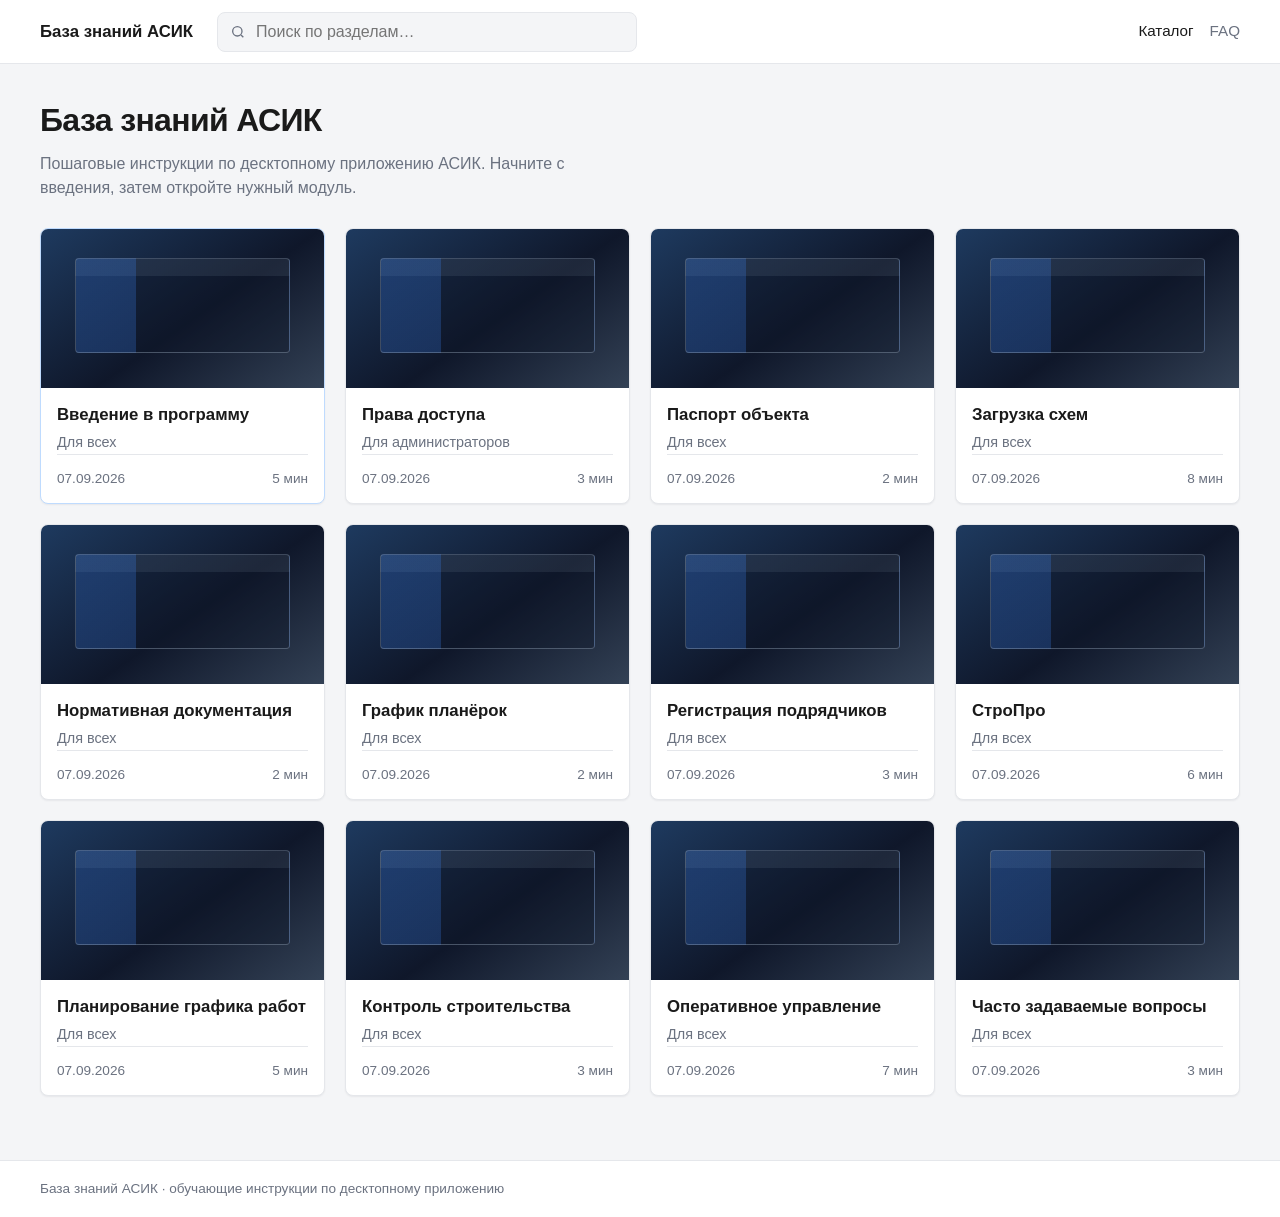
==== index.html @ 5cdc1630 "Добавлен статический HTML-макет базы знаний АСИК Каталог карточек, 11 статей с оглавлением и плейсхо" ====
<!DOCTYPE html>
<html lang="ru">
<head>
  <meta charset="UTF-8">
  <meta name="viewport" content="width=device-width, initial-scale=1">
  <title>Каталог — База знаний АСИК</title>
  <link rel="stylesheet" href="css/styles.css">
</head>
<body>
  <header class="site-header">
    <div class="site-header__inner">
      <a class="brand" href="index.html">База знаний АСИК</a>
      <div class="search">
        <label class="visually-hidden" for="search" style="position:absolute;left:-9999px">Поиск</label>
        <input id="search" type="search" placeholder="Поиск по разделам…" data-search-input autocomplete="off">
        <div class="search-results" data-search-results></div>
      </div>
      <nav class="site-nav" aria-label="Основная">
        <a href="index.html" class="is-active">Каталог</a>
        <a href="faq.html">FAQ</a>
      </nav>
    </div>
  </header>

  <main class="page">
    <h1 class="page-title">База знаний АСИК</h1>
    <p class="page-lead">Пошаговые инструкции по десктопному приложению АСИК. Начните с введения, затем откройте нужный модуль.</p>

    <div class="cards">
      <a class="card featured" href="articles/start.html">
  <div class="card__thumb" aria-hidden="true"></div>
  <div class="card__body">
    <h2 class="card__title">Введение в программу</h2>
    <p class="card__audience">Для всех</p>
    <div class="card__meta">
      <span>07.09.2026</span>
      <span>5 мин</span>
    </div>
  </div>
</a>
<a class="card" href="articles/users-and-access.html">
  <div class="card__thumb" aria-hidden="true"></div>
  <div class="card__body">
    <h2 class="card__title">Права доступа</h2>
    <p class="card__audience">Для администраторов</p>
    <div class="card__meta">
      <span>07.09.2026</span>
      <span>3 мин</span>
    </div>
  </div>
</a>
<a class="card" href="articles/object-passport.html">
  <div class="card__thumb" aria-hidden="true"></div>
  <div class="card__body">
    <h2 class="card__title">Паспорт объекта</h2>
    <p class="card__audience">Для всех</p>
    <div class="card__meta">
      <span>07.09.2026</span>
      <span>2 мин</span>
    </div>
  </div>
</a>
<a class="card" href="articles/schemes-and-localization.html">
  <div class="card__thumb" aria-hidden="true"></div>
  <div class="card__body">
    <h2 class="card__title">Загрузка схем</h2>
    <p class="card__audience">Для всех</p>
    <div class="card__meta">
      <span>07.09.2026</span>
      <span>8 мин</span>
    </div>
  </div>
</a>
<a class="card" href="articles/regulatory-docs.html">
  <div class="card__thumb" aria-hidden="true"></div>
  <div class="card__body">
    <h2 class="card__title">Нормативная документация</h2>
    <p class="card__audience">Для всех</p>
    <div class="card__meta">
      <span>07.09.2026</span>
      <span>2 мин</span>
    </div>
  </div>
</a>
<a class="card" href="articles/meeting-schedule.html">
  <div class="card__thumb" aria-hidden="true"></div>
  <div class="card__body">
    <h2 class="card__title">График планёрок</h2>
    <p class="card__audience">Для всех</p>
    <div class="card__meta">
      <span>07.09.2026</span>
      <span>2 мин</span>
    </div>
  </div>
</a>
<a class="card" href="articles/contractor-registration.html">
  <div class="card__thumb" aria-hidden="true"></div>
  <div class="card__body">
    <h2 class="card__title">Регистрация подрядчиков</h2>
    <p class="card__audience">Для всех</p>
    <div class="card__meta">
      <span>07.09.2026</span>
      <span>3 мин</span>
    </div>
  </div>
</a>
<a class="card" href="articles/stropro.html">
  <div class="card__thumb" aria-hidden="true"></div>
  <div class="card__body">
    <h2 class="card__title">СтроПро</h2>
    <p class="card__audience">Для всех</p>
    <div class="card__meta">
      <span>07.09.2026</span>
      <span>6 мин</span>
    </div>
  </div>
</a>
<a class="card" href="articles/work-schedule-planning.html">
  <div class="card__thumb" aria-hidden="true"></div>
  <div class="card__body">
    <h2 class="card__title">Планирование графика работ</h2>
    <p class="card__audience">Для всех</p>
    <div class="card__meta">
      <span>07.09.2026</span>
      <span>5 мин</span>
    </div>
  </div>
</a>
<a class="card" href="articles/construction-control.html">
  <div class="card__thumb" aria-hidden="true"></div>
  <div class="card__body">
    <h2 class="card__title">Контроль строительства</h2>
    <p class="card__audience">Для всех</p>
    <div class="card__meta">
      <span>07.09.2026</span>
      <span>3 мин</span>
    </div>
  </div>
</a>
<a class="card" href="articles/project-management.html">
  <div class="card__thumb" aria-hidden="true"></div>
  <div class="card__body">
    <h2 class="card__title">Оперативное управление</h2>
    <p class="card__audience">Для всех</p>
    <div class="card__meta">
      <span>07.09.2026</span>
      <span>7 мин</span>
    </div>
  </div>
</a>
      <a class="card" href="faq.html">
        <div class="card__thumb" aria-hidden="true"></div>
        <div class="card__body">
          <h2 class="card__title">Часто задаваемые вопросы</h2>
          <p class="card__audience">Для всех</p>
          <div class="card__meta">
            <span>07.09.2026</span>
            <span>3 мин</span>
          </div>
        </div>
      </a>
    </div>
  </main>

  <footer class="site-footer">
    <div class="site-footer__inner">База знаний АСИК · обучающие инструкции по десктопному приложению</div>
  </footer>
  <div class="lightbox" data-lightbox aria-hidden="true">
    <div class="lightbox__panel">
      <button type="button" class="lightbox__close" data-lightbox-close aria-label="Закрыть">×</button>
      <div class="lightbox__content" data-lightbox-content></div>
    </div>
  </div>
  <script src="js/main.js"></script>
</body>
</html>
---- css/styles.css ----
:root {
  --bg: #f4f5f7;
  --surface: #ffffff;
  --text: #1a1a1a;
  --muted: #6b7280;
  --border: #e5e7eb;
  --accent: #2563eb;
  --accent-soft: #eff6ff;
  --radius: 8px;
  --shadow: 0 1px 2px rgba(16, 24, 40, 0.06);
  --header-h: 64px;
  --font: "Segoe UI", "Helvetica Neue", Arial, sans-serif;
}

*,
*::before,
*::after {
  box-sizing: border-box;
}

html {
  scroll-behavior: smooth;
}

body {
  margin: 0;
  font-family: var(--font);
  color: var(--text);
  background: var(--bg);
  line-height: 1.5;
  min-height: 100vh;
}

a {
  color: var(--accent);
  text-decoration: none;
}

a:hover {
  text-decoration: underline;
}

img {
  max-width: 100%;
  display: block;
}

.site-header {
  position: sticky;
  top: 0;
  z-index: 40;
  height: var(--header-h);
  background: var(--surface);
  border-bottom: 1px solid var(--border);
  display: flex;
  align-items: center;
}

.site-header__inner {
  width: min(1200px, calc(100% - 48px));
  margin: 0 auto;
  display: flex;
  align-items: center;
  gap: 24px;
}

.brand {
  font-weight: 700;
  font-size: 1.05rem;
  color: var(--text);
  white-space: nowrap;
  text-decoration: none;
}

.brand:hover {
  text-decoration: none;
  color: var(--accent);
}

.site-nav {
  display: flex;
  gap: 16px;
  margin-left: auto;
  align-items: center;
}

.site-nav a {
  color: var(--muted);
  font-size: 0.95rem;
  text-decoration: none;
}

.site-nav a:hover,
.site-nav a.is-active {
  color: var(--text);
}

.search {
  position: relative;
  flex: 1;
  max-width: 420px;
}

.search input {
  width: 100%;
  height: 40px;
  border: 1px solid var(--border);
  border-radius: 8px;
  padding: 0 14px 0 38px;
  background: var(--bg) url("data:image/svg+xml,%3Csvg xmlns='http://www.w3.org/2000/svg' width='16' height='16' fill='none' stroke='%236b7280' stroke-width='2' viewBox='0 0 24 24'%3E%3Ccircle cx='11' cy='11' r='7'/%3E%3Cpath d='m20 20-3.5-3.5'/%3E%3C/svg%3E") 12px center no-repeat;
  font: inherit;
  color: var(--text);
}

.search input:focus {
  outline: 2px solid #bfdbfe;
  border-color: var(--accent);
  background-color: var(--surface);
}

.search-results {
  display: none;
  position: absolute;
  top: calc(100% + 6px);
  left: 0;
  right: 0;
  background: var(--surface);
  border: 1px solid var(--border);
  border-radius: var(--radius);
  box-shadow: 0 12px 32px rgba(16, 24, 40, 0.12);
  max-height: 360px;
  overflow: auto;
  z-index: 50;
}

.search-results.is-open {
  display: block;
}

.search-results a {
  display: block;
  padding: 12px 14px;
  color: var(--text);
  text-decoration: none;
  border-bottom: 1px solid var(--border);
}

.search-results a:last-child {
  border-bottom: none;
}

.search-results a:hover,
.search-results a:focus {
  background: var(--accent-soft);
  outline: none;
}

.search-results__title {
  font-weight: 600;
  font-size: 0.95rem;
}

.search-results__meta {
  font-size: 0.8rem;
  color: var(--muted);
  margin-top: 2px;
}

.search-results__empty {
  padding: 16px;
  color: var(--muted);
  font-size: 0.9rem;
}

.page {
  width: min(1200px, calc(100% - 48px));
  margin: 0 auto;
  padding: 32px 0 64px;
}

.page-title {
  margin: 0 0 8px;
  font-size: 2rem;
  font-weight: 700;
  letter-spacing: -0.02em;
}

.page-lead {
  margin: 0 0 28px;
  color: var(--muted);
  max-width: 60ch;
}

.section-label {
  margin: 36px 0 16px;
  font-size: 0.85rem;
  font-weight: 600;
  text-transform: uppercase;
  letter-spacing: 0.04em;
  color: var(--muted);
}

.cards {
  display: grid;
  grid-template-columns: repeat(4, 1fr);
  gap: 20px;
}

.card {
  background: var(--surface);
  border-radius: var(--radius);
  overflow: hidden;
  border: 1px solid var(--border);
  box-shadow: var(--shadow);
  display: flex;
  flex-direction: column;
  color: inherit;
  text-decoration: none;
  transition: border-color 0.15s ease, box-shadow 0.15s ease, transform 0.15s ease;
}

.card:hover {
  text-decoration: none;
  border-color: #c7d2fe;
  box-shadow: 0 8px 24px rgba(37, 99, 235, 0.08);
  transform: translateY(-1px);
}

.card__thumb {
  aspect-ratio: 16 / 9;
  background: linear-gradient(145deg, #1e3a5f 0%, #0f172a 55%, #334155 100%);
  position: relative;
  overflow: hidden;
}

.card__thumb::after {
  content: "";
  position: absolute;
  inset: 18% 12% 22% 12%;
  border: 1px solid rgba(148, 163, 184, 0.35);
  border-radius: 4px;
  background:
    linear-gradient(90deg, rgba(59, 130, 246, 0.25) 0 28%, transparent 28%),
    linear-gradient(180deg, rgba(148, 163, 184, 0.12) 0 18%, transparent 18%),
    rgba(15, 23, 42, 0.35);
}

.card__body {
  padding: 16px 16px 14px;
  display: flex;
  flex-direction: column;
  flex: 1;
}

.card__title {
  margin: 0;
  font-size: 1.05rem;
  font-weight: 700;
  color: var(--text);
  line-height: 1.3;
}

.card__audience {
  margin: 6px 0 0;
  color: var(--muted);
  font-size: 0.9rem;
}

.card__meta {
  margin-top: auto;
  padding-top: 14px;
  display: flex;
  justify-content: space-between;
  color: var(--muted);
  font-size: 0.85rem;
  border-top: 1px solid var(--border);
}

.card.featured {
  border-color: #bfdbfe;
}

.breadcrumbs {
  display: flex;
  flex-wrap: wrap;
  gap: 8px;
  align-items: center;
  font-size: 0.9rem;
  color: var(--muted);
  margin-bottom: 20px;
}

.breadcrumbs a {
  color: var(--muted);
}

.breadcrumbs span {
  color: #9ca3af;
}

.article-layout {
  display: grid;
  grid-template-columns: minmax(0, 1fr) 240px;
  gap: 40px;
  align-items: start;
}

.article-header h1 {
  margin: 0 0 12px;
  font-size: 2rem;
  letter-spacing: -0.02em;
}

.article-goal {
  background: var(--surface);
  border: 1px solid var(--border);
  border-radius: var(--radius);
  padding: 16px 18px;
  margin: 0 0 28px;
}

.article-goal strong {
  display: block;
  margin-bottom: 6px;
  font-size: 0.85rem;
  text-transform: uppercase;
  letter-spacing: 0.04em;
  color: var(--muted);
}

.article-goal p {
  margin: 0;
}

.prereq {
  margin: 0 0 28px;
  padding: 12px 14px;
  background: var(--accent-soft);
  border-radius: var(--radius);
  font-size: 0.95rem;
}

.step {
  background: var(--surface);
  border: 1px solid var(--border);
  border-radius: var(--radius);
  padding: 20px 22px;
  margin-bottom: 18px;
  scroll-margin-top: calc(var(--header-h) + 16px);
}

.step__head {
  display: flex;
  gap: 14px;
  align-items: flex-start;
  margin-bottom: 10px;
}

.step__num {
  flex: 0 0 auto;
  width: 32px;
  height: 32px;
  border-radius: 50%;
  background: var(--accent);
  color: #fff;
  display: grid;
  place-items: center;
  font-weight: 700;
  font-size: 0.9rem;
}

.step__title {
  margin: 4px 0 0;
  font-size: 1.15rem;
}

.step p {
  margin: 0 0 12px;
}

.step ul {
  margin: 0 0 12px;
  padding-left: 1.2rem;
}

.step li {
  margin-bottom: 6px;
}

.shot {
  margin: 14px 0 0;
  border: 1px dashed #cbd5e1;
  border-radius: var(--radius);
  background: #eef2f7;
  min-height: 180px;
  display: flex;
  flex-direction: column;
  align-items: center;
  justify-content: center;
  gap: 8px;
  padding: 24px;
  text-align: center;
  color: var(--muted);
  cursor: zoom-in;
}

.shot img {
  width: 100%;
  border-radius: 4px;
  cursor: zoom-in;
}

.shot__label {
  font-size: 0.85rem;
  font-weight: 600;
  color: #475569;
}

.shot__hint {
  font-size: 0.8rem;
  max-width: 42ch;
}

.toc {
  position: sticky;
  top: calc(var(--header-h) + 20px);
  background: var(--surface);
  border: 1px solid var(--border);
  border-radius: var(--radius);
  padding: 16px;
  max-height: calc(100vh - var(--header-h) - 40px);
  overflow: auto;
}

.toc__title {
  margin: 0 0 10px;
  font-size: 0.8rem;
  text-transform: uppercase;
  letter-spacing: 0.04em;
  color: var(--muted);
}

.toc nav {
  display: flex;
  flex-direction: column;
  gap: 6px;
}

.toc a {
  color: var(--muted);
  font-size: 0.88rem;
  text-decoration: none;
  line-height: 1.35;
  padding-left: 10px;
  border-left: 2px solid transparent;
}

.toc a:hover,
.toc a.is-active {
  color: var(--text);
  border-left-color: var(--accent);
}

.prev-next {
  display: flex;
  justify-content: space-between;
  gap: 16px;
  margin-top: 36px;
  padding-top: 24px;
  border-top: 1px solid var(--border);
}

.prev-next a {
  flex: 1;
  background: var(--surface);
  border: 1px solid var(--border);
  border-radius: var(--radius);
  padding: 14px 16px;
  color: var(--text);
  text-decoration: none;
}

.prev-next a:hover {
  border-color: #bfdbfe;
  background: var(--accent-soft);
}

.prev-next__label {
  display: block;
  font-size: 0.8rem;
  color: var(--muted);
  margin-bottom: 4px;
}

.prev-next a.next {
  text-align: right;
}

.faq-list {
  display: flex;
  flex-direction: column;
  gap: 12px;
  max-width: 860px;
}

.faq-item {
  background: var(--surface);
  border: 1px solid var(--border);
  border-radius: var(--radius);
  overflow: hidden;
}

.faq-item summary {
  cursor: pointer;
  list-style: none;
  padding: 16px 18px;
  font-weight: 600;
  display: flex;
  justify-content: space-between;
  gap: 16px;
  align-items: center;
}

.faq-item summary::-webkit-details-marker {
  display: none;
}

.faq-item summary::after {
  content: "+";
  color: var(--muted);
  font-size: 1.2rem;
  line-height: 1;
}

.faq-item[open] summary::after {
  content: "−";
}

.faq-item__body {
  padding: 0 18px 16px;
  color: #374151;
  border-top: 1px solid var(--border);
}

.faq-item__body p {
  margin: 12px 0 0;
}

.faq-item__body a {
  font-weight: 600;
}

.lightbox {
  position: fixed;
  inset: 0;
  background: rgba(15, 23, 42, 0.82);
  display: none;
  align-items: center;
  justify-content: center;
  z-index: 100;
  padding: 24px;
}

.lightbox.is-open {
  display: flex;
}

.lightbox__panel {
  background: var(--surface);
  border-radius: var(--radius);
  max-width: min(960px, 100%);
  max-height: 90vh;
  overflow: auto;
  padding: 20px;
}

.lightbox__close {
  float: right;
  border: none;
  background: transparent;
  font-size: 1.4rem;
  cursor: pointer;
  color: var(--muted);
  line-height: 1;
}

.lightbox__content {
  clear: both;
  margin-top: 8px;
}

.lightbox__content img {
  width: 100%;
  border-radius: 4px;
}

.site-footer {
  border-top: 1px solid var(--border);
  background: var(--surface);
  color: var(--muted);
  font-size: 0.85rem;
  padding: 18px 0;
}

.site-footer__inner {
  width: min(1200px, calc(100% - 48px));
  margin: 0 auto;
}

@media (max-width: 1100px) {
  .cards {
    grid-template-columns: repeat(3, 1fr);
  }
}

@media (max-width: 860px) {
  .cards {
    grid-template-columns: repeat(2, 1fr);
  }

  .article-layout {
    grid-template-columns: 1fr;
  }

  .toc {
    position: static;
    max-height: none;
  }

  .search {
    max-width: none;
  }

  .site-header__inner {
    flex-wrap: wrap;
    height: auto;
    padding: 12px 0;
    gap: 12px;
  }

  .site-header {
    height: auto;
  }

  .site-nav {
    margin-left: 0;
    width: 100%;
    order: 3;
  }

  .search {
    order: 2;
    width: 100%;
    flex: 1 1 100%;
  }
}

@media (max-width: 560px) {
  .cards {
    grid-template-columns: 1fr;
  }

  .page,
  .site-header__inner,
  .site-footer__inner {
    width: calc(100% - 32px);
  }

  .prev-next {
    flex-direction: column;
  }

  .prev-next a.next {
    text-align: left;
  }
}
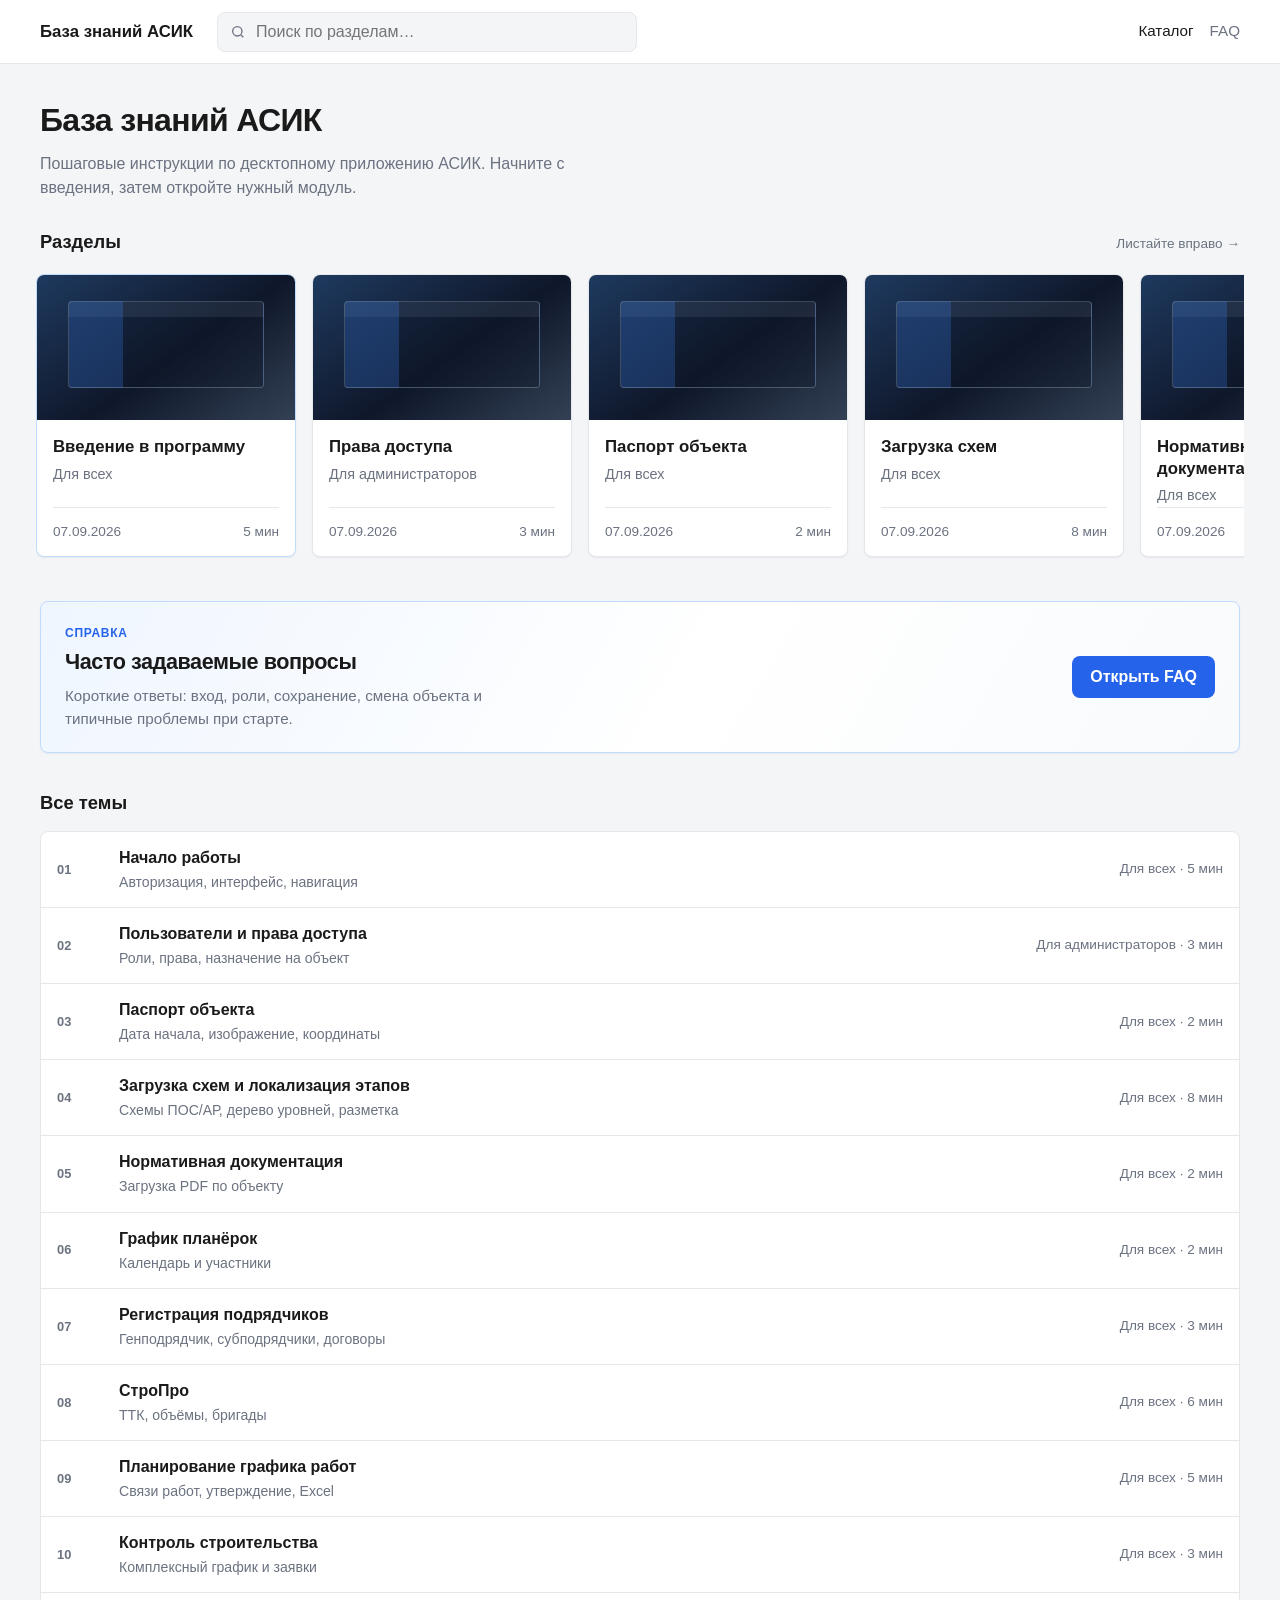
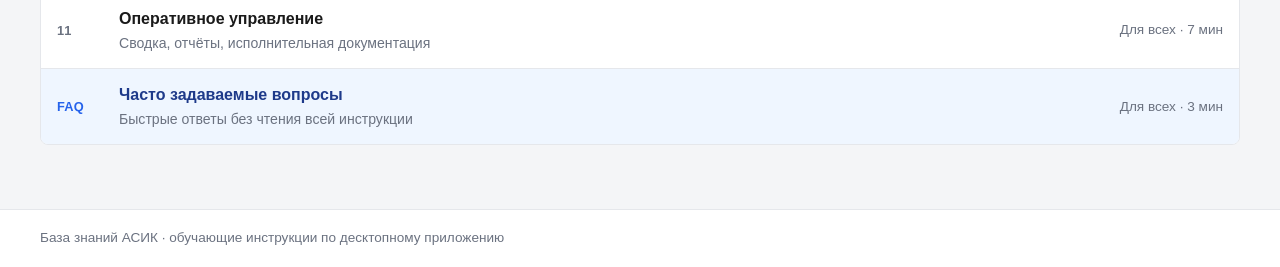
==== commit 68db3c3b: "Главная: горизонтальная лента карточек, список тем и FAQ Сверху скролл карточек, ниже выделенный бло" ====
--- a/index.html
+++ b/index.html
@@ -26,140 +26,270 @@
     <h1 class="page-title">База знаний АСИК</h1>
     <p class="page-lead">Пошаговые инструкции по десктопному приложению АСИК. Начните с введения, затем откройте нужный модуль.</p>
 
-    <div class="cards">
-      <a class="card featured" href="articles/start.html">
-  <div class="card__thumb" aria-hidden="true"></div>
-  <div class="card__body">
-    <h2 class="card__title">Введение в программу</h2>
-    <p class="card__audience">Для всех</p>
-    <div class="card__meta">
-      <span>07.09.2026</span>
-      <span>5 мин</span>
-    </div>
-  </div>
-</a>
-<a class="card" href="articles/users-and-access.html">
-  <div class="card__thumb" aria-hidden="true"></div>
-  <div class="card__body">
-    <h2 class="card__title">Права доступа</h2>
-    <p class="card__audience">Для администраторов</p>
-    <div class="card__meta">
-      <span>07.09.2026</span>
-      <span>3 мин</span>
-    </div>
-  </div>
-</a>
-<a class="card" href="articles/object-passport.html">
-  <div class="card__thumb" aria-hidden="true"></div>
-  <div class="card__body">
-    <h2 class="card__title">Паспорт объекта</h2>
-    <p class="card__audience">Для всех</p>
-    <div class="card__meta">
-      <span>07.09.2026</span>
-      <span>2 мин</span>
-    </div>
-  </div>
-</a>
-<a class="card" href="articles/schemes-and-localization.html">
-  <div class="card__thumb" aria-hidden="true"></div>
-  <div class="card__body">
-    <h2 class="card__title">Загрузка схем</h2>
-    <p class="card__audience">Для всех</p>
-    <div class="card__meta">
-      <span>07.09.2026</span>
-      <span>8 мин</span>
-    </div>
-  </div>
-</a>
-<a class="card" href="articles/regulatory-docs.html">
-  <div class="card__thumb" aria-hidden="true"></div>
-  <div class="card__body">
-    <h2 class="card__title">Нормативная документация</h2>
-    <p class="card__audience">Для всех</p>
-    <div class="card__meta">
-      <span>07.09.2026</span>
-      <span>2 мин</span>
-    </div>
-  </div>
-</a>
-<a class="card" href="articles/meeting-schedule.html">
-  <div class="card__thumb" aria-hidden="true"></div>
-  <div class="card__body">
-    <h2 class="card__title">График планёрок</h2>
-    <p class="card__audience">Для всех</p>
-    <div class="card__meta">
-      <span>07.09.2026</span>
-      <span>2 мин</span>
-    </div>
-  </div>
-</a>
-<a class="card" href="articles/contractor-registration.html">
-  <div class="card__thumb" aria-hidden="true"></div>
-  <div class="card__body">
-    <h2 class="card__title">Регистрация подрядчиков</h2>
-    <p class="card__audience">Для всех</p>
-    <div class="card__meta">
-      <span>07.09.2026</span>
-      <span>3 мин</span>
-    </div>
-  </div>
-</a>
-<a class="card" href="articles/stropro.html">
-  <div class="card__thumb" aria-hidden="true"></div>
-  <div class="card__body">
-    <h2 class="card__title">СтроПро</h2>
-    <p class="card__audience">Для всех</p>
-    <div class="card__meta">
-      <span>07.09.2026</span>
-      <span>6 мин</span>
-    </div>
-  </div>
-</a>
-<a class="card" href="articles/work-schedule-planning.html">
-  <div class="card__thumb" aria-hidden="true"></div>
-  <div class="card__body">
-    <h2 class="card__title">Планирование графика работ</h2>
-    <p class="card__audience">Для всех</p>
-    <div class="card__meta">
-      <span>07.09.2026</span>
-      <span>5 мин</span>
-    </div>
-  </div>
-</a>
-<a class="card" href="articles/construction-control.html">
-  <div class="card__thumb" aria-hidden="true"></div>
-  <div class="card__body">
-    <h2 class="card__title">Контроль строительства</h2>
-    <p class="card__audience">Для всех</p>
-    <div class="card__meta">
-      <span>07.09.2026</span>
-      <span>3 мин</span>
-    </div>
-  </div>
-</a>
-<a class="card" href="articles/project-management.html">
-  <div class="card__thumb" aria-hidden="true"></div>
-  <div class="card__body">
-    <h2 class="card__title">Оперативное управление</h2>
-    <p class="card__audience">Для всех</p>
-    <div class="card__meta">
-      <span>07.09.2026</span>
-      <span>7 мин</span>
-    </div>
-  </div>
-</a>
-      <a class="card" href="faq.html">
-        <div class="card__thumb" aria-hidden="true"></div>
-        <div class="card__body">
-          <h2 class="card__title">Часто задаваемые вопросы</h2>
-          <p class="card__audience">Для всех</p>
-          <div class="card__meta">
-            <span>07.09.2026</span>
-            <span>3 мин</span>
-          </div>
-        </div>
-      </a>
-    </div>
+    <section class="home-carousel" aria-label="Разделы">
+      <div class="section-head">
+        <h2 class="section-title">Разделы</h2>
+        <p class="section-hint">Листайте вправо →</p>
+      </div>
+      <div class="carousel" tabindex="0">
+        <a class="card card--carousel featured" href="articles/start.html">
+          <div class="card__thumb" aria-hidden="true"></div>
+          <div class="card__body">
+            <h3 class="card__title">Введение в программу</h3>
+            <p class="card__audience">Для всех</p>
+            <div class="card__meta">
+              <span>07.09.2026</span>
+              <span>5 мин</span>
+            </div>
+          </div>
+        </a>
+        <a class="card card--carousel" href="articles/users-and-access.html">
+          <div class="card__thumb" aria-hidden="true"></div>
+          <div class="card__body">
+            <h3 class="card__title">Права доступа</h3>
+            <p class="card__audience">Для администраторов</p>
+            <div class="card__meta">
+              <span>07.09.2026</span>
+              <span>3 мин</span>
+            </div>
+          </div>
+        </a>
+        <a class="card card--carousel" href="articles/object-passport.html">
+          <div class="card__thumb" aria-hidden="true"></div>
+          <div class="card__body">
+            <h3 class="card__title">Паспорт объекта</h3>
+            <p class="card__audience">Для всех</p>
+            <div class="card__meta">
+              <span>07.09.2026</span>
+              <span>2 мин</span>
+            </div>
+          </div>
+        </a>
+        <a class="card card--carousel" href="articles/schemes-and-localization.html">
+          <div class="card__thumb" aria-hidden="true"></div>
+          <div class="card__body">
+            <h3 class="card__title">Загрузка схем</h3>
+            <p class="card__audience">Для всех</p>
+            <div class="card__meta">
+              <span>07.09.2026</span>
+              <span>8 мин</span>
+            </div>
+          </div>
+        </a>
+        <a class="card card--carousel" href="articles/regulatory-docs.html">
+          <div class="card__thumb" aria-hidden="true"></div>
+          <div class="card__body">
+            <h3 class="card__title">Нормативная документация</h3>
+            <p class="card__audience">Для всех</p>
+            <div class="card__meta">
+              <span>07.09.2026</span>
+              <span>2 мин</span>
+            </div>
+          </div>
+        </a>
+        <a class="card card--carousel" href="articles/meeting-schedule.html">
+          <div class="card__thumb" aria-hidden="true"></div>
+          <div class="card__body">
+            <h3 class="card__title">График планёрок</h3>
+            <p class="card__audience">Для всех</p>
+            <div class="card__meta">
+              <span>07.09.2026</span>
+              <span>2 мин</span>
+            </div>
+          </div>
+        </a>
+        <a class="card card--carousel" href="articles/contractor-registration.html">
+          <div class="card__thumb" aria-hidden="true"></div>
+          <div class="card__body">
+            <h3 class="card__title">Регистрация подрядчиков</h3>
+            <p class="card__audience">Для всех</p>
+            <div class="card__meta">
+              <span>07.09.2026</span>
+              <span>3 мин</span>
+            </div>
+          </div>
+        </a>
+        <a class="card card--carousel" href="articles/stropro.html">
+          <div class="card__thumb" aria-hidden="true"></div>
+          <div class="card__body">
+            <h3 class="card__title">СтроПро</h3>
+            <p class="card__audience">Для всех</p>
+            <div class="card__meta">
+              <span>07.09.2026</span>
+              <span>6 мин</span>
+            </div>
+          </div>
+        </a>
+        <a class="card card--carousel" href="articles/work-schedule-planning.html">
+          <div class="card__thumb" aria-hidden="true"></div>
+          <div class="card__body">
+            <h3 class="card__title">Планирование графика работ</h3>
+            <p class="card__audience">Для всех</p>
+            <div class="card__meta">
+              <span>07.09.2026</span>
+              <span>5 мин</span>
+            </div>
+          </div>
+        </a>
+        <a class="card card--carousel" href="articles/construction-control.html">
+          <div class="card__thumb" aria-hidden="true"></div>
+          <div class="card__body">
+            <h3 class="card__title">Контроль строительства</h3>
+            <p class="card__audience">Для всех</p>
+            <div class="card__meta">
+              <span>07.09.2026</span>
+              <span>3 мин</span>
+            </div>
+          </div>
+        </a>
+        <a class="card card--carousel" href="articles/project-management.html">
+          <div class="card__thumb" aria-hidden="true"></div>
+          <div class="card__body">
+            <h3 class="card__title">Оперативное управление</h3>
+            <p class="card__audience">Для всех</p>
+            <div class="card__meta">
+              <span>07.09.2026</span>
+              <span>7 мин</span>
+            </div>
+          </div>
+        </a>
+      </div>
+    </section>
+
+    <section class="faq-banner" aria-labelledby="faq-banner-title">
+      <div class="faq-banner__text">
+        <p class="faq-banner__eyebrow">Справка</p>
+        <h2 id="faq-banner-title" class="faq-banner__title">Часто задаваемые вопросы</h2>
+        <p class="faq-banner__desc">Короткие ответы: вход, роли, сохранение, смена объекта и типичные проблемы при старте.</p>
+      </div>
+      <a class="faq-banner__btn" href="faq.html">Открыть FAQ</a>
+    </section>
+
+    <section class="topic-section" aria-labelledby="topics-title">
+      <h2 id="topics-title" class="section-title">Все темы</h2>
+      <ul class="topic-list">
+        <li>
+          <a class="topic-row" href="articles/start.html">
+            <span class="topic-row__num">01</span>
+            <span class="topic-row__main">
+              <span class="topic-row__title">Начало работы</span>
+              <span class="topic-row__desc">Авторизация, интерфейс, навигация</span>
+            </span>
+            <span class="topic-row__meta">Для всех · 5 мин</span>
+          </a>
+        </li>
+        <li>
+          <a class="topic-row" href="articles/users-and-access.html">
+            <span class="topic-row__num">02</span>
+            <span class="topic-row__main">
+              <span class="topic-row__title">Пользователи и права доступа</span>
+              <span class="topic-row__desc">Роли, права, назначение на объект</span>
+            </span>
+            <span class="topic-row__meta">Для администраторов · 3 мин</span>
+          </a>
+        </li>
+        <li>
+          <a class="topic-row" href="articles/object-passport.html">
+            <span class="topic-row__num">03</span>
+            <span class="topic-row__main">
+              <span class="topic-row__title">Паспорт объекта</span>
+              <span class="topic-row__desc">Дата начала, изображение, координаты</span>
+            </span>
+            <span class="topic-row__meta">Для всех · 2 мин</span>
+          </a>
+        </li>
+        <li>
+          <a class="topic-row" href="articles/schemes-and-localization.html">
+            <span class="topic-row__num">04</span>
+            <span class="topic-row__main">
+              <span class="topic-row__title">Загрузка схем и локализация этапов</span>
+              <span class="topic-row__desc">Схемы ПОС/АР, дерево уровней, разметка</span>
+            </span>
+            <span class="topic-row__meta">Для всех · 8 мин</span>
+          </a>
+        </li>
+        <li>
+          <a class="topic-row" href="articles/regulatory-docs.html">
+            <span class="topic-row__num">05</span>
+            <span class="topic-row__main">
+              <span class="topic-row__title">Нормативная документация</span>
+              <span class="topic-row__desc">Загрузка PDF по объекту</span>
+            </span>
+            <span class="topic-row__meta">Для всех · 2 мин</span>
+          </a>
+        </li>
+        <li>
+          <a class="topic-row" href="articles/meeting-schedule.html">
+            <span class="topic-row__num">06</span>
+            <span class="topic-row__main">
+              <span class="topic-row__title">График планёрок</span>
+              <span class="topic-row__desc">Календарь и участники</span>
+            </span>
+            <span class="topic-row__meta">Для всех · 2 мин</span>
+          </a>
+        </li>
+        <li>
+          <a class="topic-row" href="articles/contractor-registration.html">
+            <span class="topic-row__num">07</span>
+            <span class="topic-row__main">
+              <span class="topic-row__title">Регистрация подрядчиков</span>
+              <span class="topic-row__desc">Генподрядчик, субподрядчики, договоры</span>
+            </span>
+            <span class="topic-row__meta">Для всех · 3 мин</span>
+          </a>
+        </li>
+        <li>
+          <a class="topic-row" href="articles/stropro.html">
+            <span class="topic-row__num">08</span>
+            <span class="topic-row__main">
+              <span class="topic-row__title">СтроПро</span>
+              <span class="topic-row__desc">ТТК, объёмы, бригады</span>
+            </span>
+            <span class="topic-row__meta">Для всех · 6 мин</span>
+          </a>
+        </li>
+        <li>
+          <a class="topic-row" href="articles/work-schedule-planning.html">
+            <span class="topic-row__num">09</span>
+            <span class="topic-row__main">
+              <span class="topic-row__title">Планирование графика работ</span>
+              <span class="topic-row__desc">Связи работ, утверждение, Excel</span>
+            </span>
+            <span class="topic-row__meta">Для всех · 5 мин</span>
+          </a>
+        </li>
+        <li>
+          <a class="topic-row" href="articles/construction-control.html">
+            <span class="topic-row__num">10</span>
+            <span class="topic-row__main">
+              <span class="topic-row__title">Контроль строительства</span>
+              <span class="topic-row__desc">Комплексный график и заявки</span>
+            </span>
+            <span class="topic-row__meta">Для всех · 3 мин</span>
+          </a>
+        </li>
+        <li>
+          <a class="topic-row" href="articles/project-management.html">
+            <span class="topic-row__num">11</span>
+            <span class="topic-row__main">
+              <span class="topic-row__title">Оперативное управление</span>
+              <span class="topic-row__desc">Сводка, отчёты, исполнительная документация</span>
+            </span>
+            <span class="topic-row__meta">Для всех · 7 мин</span>
+          </a>
+        </li>
+        <li>
+          <a class="topic-row topic-row--faq" href="faq.html">
+            <span class="topic-row__num">FAQ</span>
+            <span class="topic-row__main">
+              <span class="topic-row__title">Часто задаваемые вопросы</span>
+              <span class="topic-row__desc">Быстрые ответы без чтения всей инструкции</span>
+            </span>
+            <span class="topic-row__meta">Для всех · 3 мин</span>
+          </a>
+        </li>
+      </ul>
+    </section>
   </main>
 
   <footer class="site-footer">
@@ -174,4 +304,3 @@
   <script src="js/main.js"></script>
 </body>
 </html>
-
--- a/css/styles.css
+++ b/css/styles.css
@@ -200,6 +200,202 @@
   color: var(--muted);
 }
 
+.section-head {
+  display: flex;
+  align-items: baseline;
+  justify-content: space-between;
+  gap: 16px;
+  margin-bottom: 14px;
+}
+
+.section-title {
+  margin: 0;
+  font-size: 1.15rem;
+  font-weight: 700;
+}
+
+.section-hint {
+  margin: 0;
+  color: var(--muted);
+  font-size: 0.85rem;
+  white-space: nowrap;
+}
+
+.home-carousel {
+  margin-bottom: 28px;
+}
+
+.carousel {
+  display: flex;
+  gap: 16px;
+  overflow-x: auto;
+  overflow-y: hidden;
+  scroll-snap-type: x mandatory;
+  -webkit-overflow-scrolling: touch;
+  padding: 4px 4px 16px;
+  margin: 0 -4px;
+  scrollbar-width: thin;
+  scrollbar-color: #cbd5e1 transparent;
+}
+
+.carousel:focus {
+  outline: 2px solid #bfdbfe;
+  outline-offset: 2px;
+}
+
+.carousel::-webkit-scrollbar {
+  height: 8px;
+}
+
+.carousel::-webkit-scrollbar-thumb {
+  background: #cbd5e1;
+  border-radius: 999px;
+}
+
+.card--carousel {
+  flex: 0 0 260px;
+  scroll-snap-align: start;
+  max-width: 260px;
+}
+
+.faq-banner {
+  display: flex;
+  align-items: center;
+  justify-content: space-between;
+  gap: 24px;
+  margin: 8px 0 36px;
+  padding: 22px 24px;
+  background: linear-gradient(120deg, #eff6ff 0%, #ffffff 55%, #f8fafc 100%);
+  border: 1px solid #bfdbfe;
+  border-radius: var(--radius);
+  box-shadow: var(--shadow);
+}
+
+.faq-banner__eyebrow {
+  margin: 0 0 4px;
+  font-size: 0.75rem;
+  font-weight: 700;
+  letter-spacing: 0.06em;
+  text-transform: uppercase;
+  color: var(--accent);
+}
+
+.faq-banner__title {
+  margin: 0 0 6px;
+  font-size: 1.35rem;
+  letter-spacing: -0.02em;
+}
+
+.faq-banner__desc {
+  margin: 0;
+  color: var(--muted);
+  max-width: 52ch;
+  font-size: 0.95rem;
+}
+
+.faq-banner__btn {
+  flex: 0 0 auto;
+  display: inline-flex;
+  align-items: center;
+  justify-content: center;
+  height: 42px;
+  padding: 0 18px;
+  border-radius: 8px;
+  background: var(--accent);
+  color: #fff;
+  font-weight: 600;
+  text-decoration: none;
+  white-space: nowrap;
+}
+
+.faq-banner__btn:hover {
+  text-decoration: none;
+  background: #1d4ed8;
+}
+
+.topic-section {
+  margin-top: 8px;
+}
+
+.topic-section .section-title {
+  margin-bottom: 14px;
+}
+
+.topic-list {
+  list-style: none;
+  margin: 0;
+  padding: 0;
+  background: var(--surface);
+  border: 1px solid var(--border);
+  border-radius: var(--radius);
+  overflow: hidden;
+}
+
+.topic-list li + li {
+  border-top: 1px solid var(--border);
+}
+
+.topic-row {
+  display: grid;
+  grid-template-columns: 48px minmax(0, 1fr) auto;
+  gap: 14px;
+  align-items: center;
+  padding: 14px 16px;
+  color: inherit;
+  text-decoration: none;
+}
+
+.topic-row:hover {
+  text-decoration: none;
+  background: #f8fafc;
+}
+
+.topic-row__num {
+  font-size: 0.8rem;
+  font-weight: 700;
+  color: var(--muted);
+  letter-spacing: 0.02em;
+}
+
+.topic-row__main {
+  display: flex;
+  flex-direction: column;
+  gap: 2px;
+  min-width: 0;
+}
+
+.topic-row__title {
+  font-weight: 600;
+  color: var(--text);
+}
+
+.topic-row__desc {
+  font-size: 0.88rem;
+  color: var(--muted);
+}
+
+.topic-row__meta {
+  font-size: 0.85rem;
+  color: var(--muted);
+  white-space: nowrap;
+}
+
+.topic-row--faq {
+  background: var(--accent-soft);
+}
+
+.topic-row--faq .topic-row__num {
+  color: var(--accent);
+}
+
+.topic-row--faq .topic-row__title {
+  color: #1e3a8a;
+}
+
+.topic-row--faq:hover {
+  background: #dbeafe;
+}
+
 .cards {
   display: grid;
   grid-template-columns: repeat(4, 1fr);
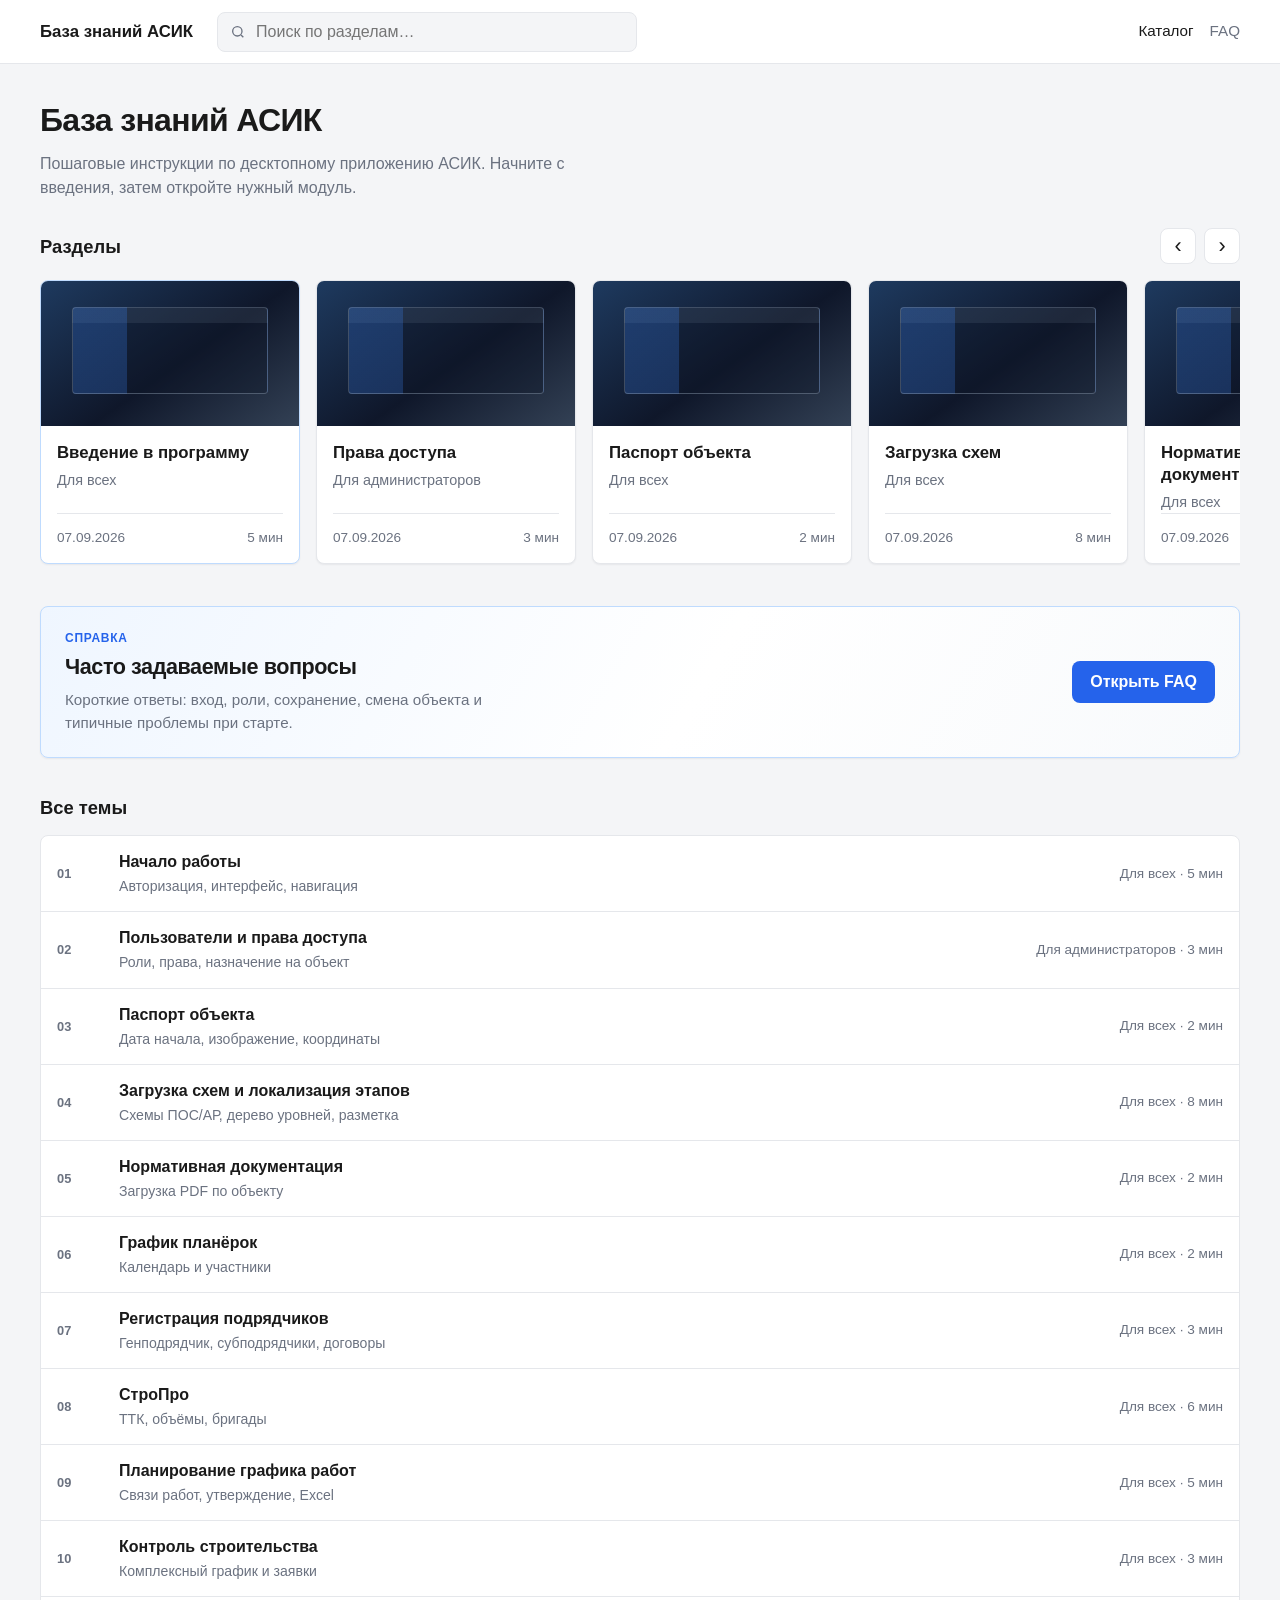
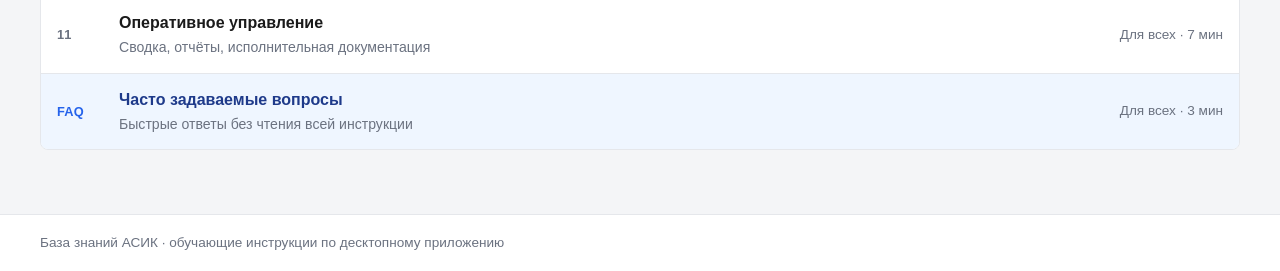
==== commit f853cdd1: "Карусель: стрелки листания, без фокусной рамки и подсказки Убрана подсказка «листайте вправо» и синя" ====
--- a/index.html
+++ b/index.html
@@ -29,9 +29,12 @@
     <section class="home-carousel" aria-label="Разделы">
       <div class="section-head">
         <h2 class="section-title">Разделы</h2>
-        <p class="section-hint">Листайте вправо →</p>
+        <div class="carousel-nav">
+          <button type="button" class="carousel-btn" data-carousel-prev aria-label="Назад">‹</button>
+          <button type="button" class="carousel-btn" data-carousel-next aria-label="Вперёд">›</button>
+        </div>
       </div>
-      <div class="carousel" tabindex="0">
+      <div class="carousel" data-carousel>
         <a class="card card--carousel featured" href="articles/start.html">
           <div class="card__thumb" aria-hidden="true"></div>
           <div class="card__body">
--- a/css/styles.css
+++ b/css/styles.css
@@ -214,15 +214,48 @@
   font-weight: 700;
 }
 
-.section-hint {
-  margin: 0;
-  color: var(--muted);
-  font-size: 0.85rem;
-  white-space: nowrap;
-}
-
 .home-carousel {
   margin-bottom: 28px;
+}
+
+.carousel-nav {
+  display: flex;
+  gap: 8px;
+}
+
+.carousel-btn {
+  width: 36px;
+  height: 36px;
+  border: 1px solid var(--border);
+  border-radius: 8px;
+  background: var(--surface);
+  color: var(--text);
+  font-size: 1.35rem;
+  line-height: 1;
+  cursor: pointer;
+  display: inline-flex;
+  align-items: center;
+  justify-content: center;
+  padding: 0;
+}
+
+.carousel-btn:hover:not(:disabled) {
+  border-color: #bfdbfe;
+  background: var(--accent-soft);
+}
+
+.carousel-btn:disabled {
+  opacity: 0.35;
+  cursor: default;
+}
+
+.carousel-btn:focus {
+  outline: none;
+}
+
+.carousel-btn:focus-visible {
+  outline: 2px solid #93c5fd;
+  outline-offset: 2px;
 }
 
 .carousel {
@@ -232,15 +265,16 @@
   overflow-y: hidden;
   scroll-snap-type: x mandatory;
   -webkit-overflow-scrolling: touch;
-  padding: 4px 4px 16px;
-  margin: 0 -4px;
+  padding: 2px 2px 14px;
+  margin: 0;
   scrollbar-width: thin;
   scrollbar-color: #cbd5e1 transparent;
-}
-
-.carousel:focus {
-  outline: 2px solid #bfdbfe;
-  outline-offset: 2px;
+  outline: none;
+}
+
+.carousel:focus,
+.carousel:focus-visible {
+  outline: none;
 }
 
 .carousel::-webkit-scrollbar {
@@ -256,6 +290,15 @@
   flex: 0 0 260px;
   scroll-snap-align: start;
   max-width: 260px;
+}
+
+.card--carousel:focus {
+  outline: none;
+}
+
+.card--carousel:focus-visible {
+  outline: 2px solid #93c5fd;
+  outline-offset: 2px;
 }
 
 .faq-banner {
@@ -814,6 +857,20 @@
     grid-template-columns: repeat(2, 1fr);
   }
 
+  .faq-banner {
+    flex-direction: column;
+    align-items: flex-start;
+  }
+
+  .topic-row {
+    grid-template-columns: 40px minmax(0, 1fr);
+  }
+
+  .topic-row__meta {
+    grid-column: 2;
+    white-space: normal;
+  }
+
   .article-layout {
     grid-template-columns: 1fr;
   }
